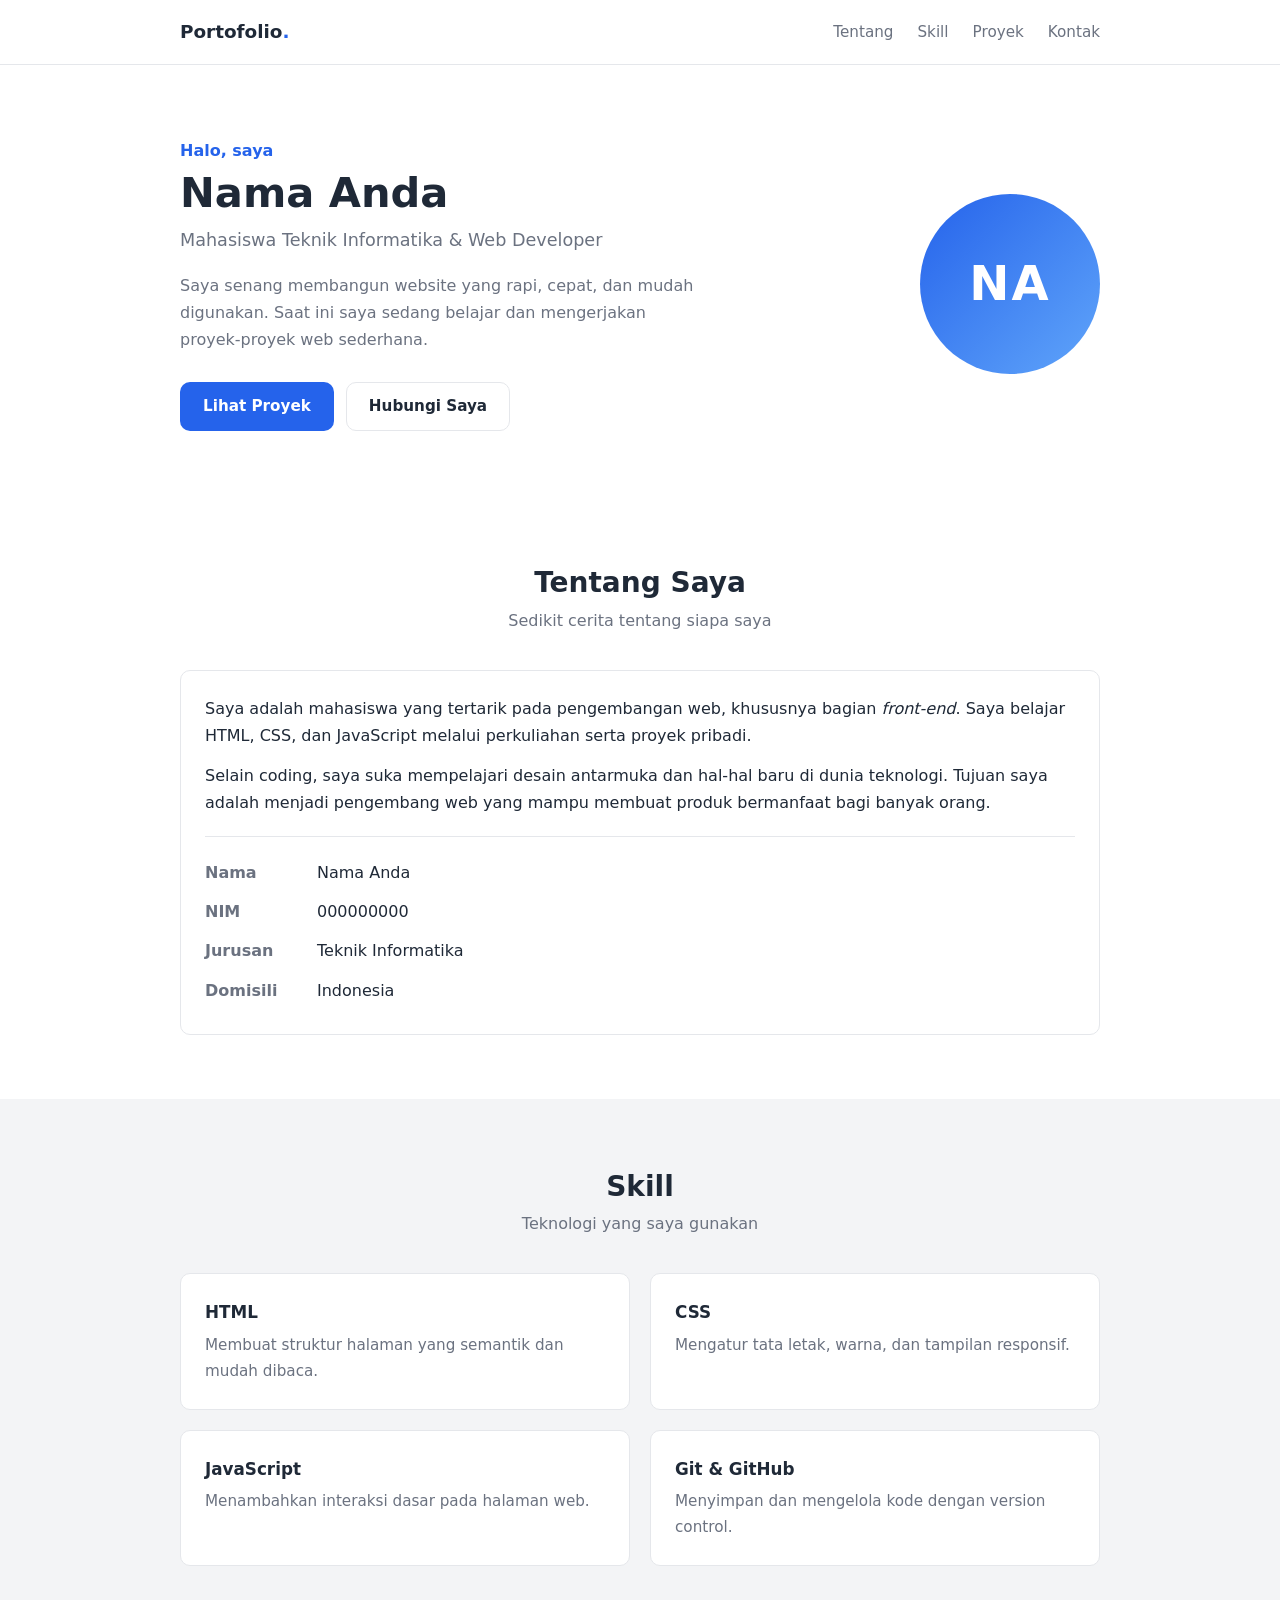
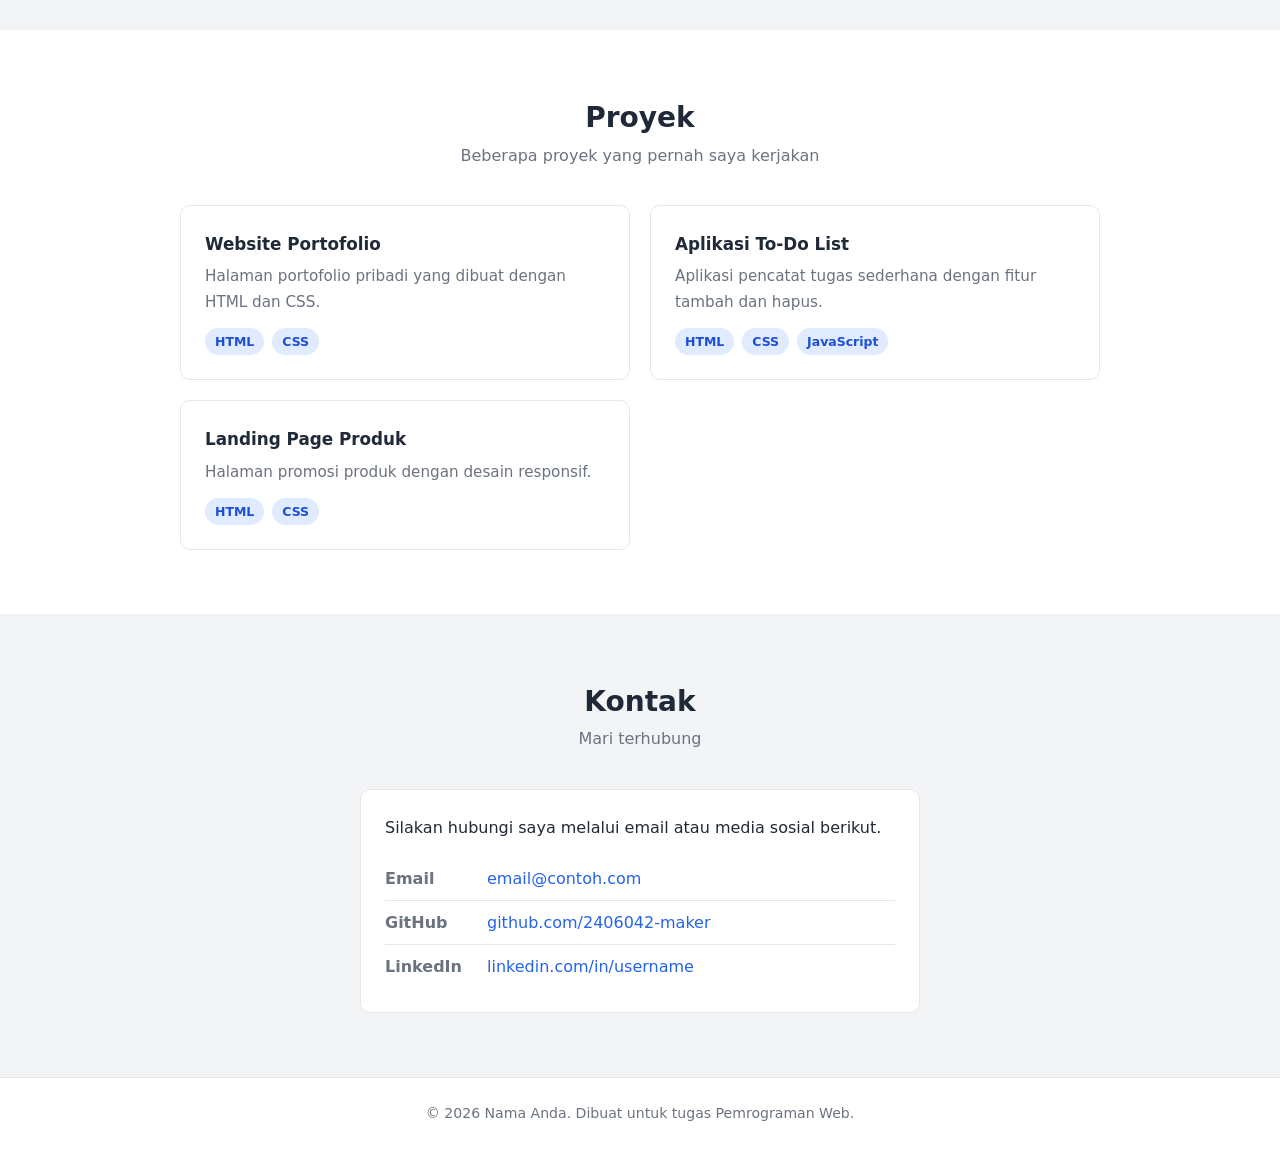
==== index.html @ 13d58fa0 "feat: tambah halaman portofolio HTML dan CSS" ====
<!DOCTYPE html>
<html lang="id">
<head>
  <meta charset="UTF-8" />
  <meta name="viewport" content="width=device-width, initial-scale=1.0" />
  <title>Portofolio | Nama Anda</title>
  <meta name="description" content="Halaman portofolio pribadi berisi profil, keterampilan, dan proyek." />
  <link rel="stylesheet" href="style.css" />
</head>
<body>

  <!-- ===== NAVBAR ===== -->
  <header class="navbar">
    <div class="container navbar__inner">
      <a href="#hero" class="logo">Portofolio<span>.</span></a>
      <nav>
        <ul class="nav-list">
          <li><a href="#tentang">Tentang</a></li>
          <li><a href="#skill">Skill</a></li>
          <li><a href="#proyek">Proyek</a></li>
          <li><a href="#kontak">Kontak</a></li>
        </ul>
      </nav>
    </div>
  </header>

  <!-- ===== HERO ===== -->
  <section id="hero" class="hero">
    <div class="container hero__inner">
      <div class="hero__text">
        <p class="hero__greeting">Halo, saya</p>
        <h1 class="hero__name">Nama Anda</h1>
        <p class="hero__role">Mahasiswa Teknik Informatika &amp; Web Developer</p>
        <p class="hero__desc">
          Saya senang membangun website yang rapi, cepat, dan mudah digunakan.
          Saat ini saya sedang belajar dan mengerjakan proyek-proyek web sederhana.
        </p>
        <div class="hero__actions">
          <a href="#proyek" class="btn btn--primary">Lihat Proyek</a>
          <a href="#kontak" class="btn btn--outline">Hubungi Saya</a>
        </div>
      </div>

      <div class="hero__photo">
        <!-- Ganti src dengan foto Anda, atau hapus blok ini jika tidak ada -->
        <div class="avatar" aria-label="Foto profil">NA</div>
      </div>
    </div>
  </section>

  <!-- ===== TENTANG ===== -->
  <section id="tentang" class="section">
    <div class="container">
      <h2 class="section__title">Tentang Saya</h2>
      <p class="section__subtitle">Sedikit cerita tentang siapa saya</p>

      <div class="card">
        <p>
          Saya adalah mahasiswa yang tertarik pada pengembangan web, khususnya
          bagian <em>front-end</em>. Saya belajar HTML, CSS, dan JavaScript melalui
          perkuliahan serta proyek pribadi.
        </p>
        <p>
          Selain coding, saya suka mempelajari desain antarmuka dan hal-hal baru
          di dunia teknologi. Tujuan saya adalah menjadi pengembang web yang
          mampu membuat produk bermanfaat bagi banyak orang.
        </p>

        <ul class="info-list">
          <li><strong>Nama</strong> <span>Nama Anda</span></li>
          <li><strong>NIM</strong> <span>000000000</span></li>
          <li><strong>Jurusan</strong> <span>Teknik Informatika</span></li>
          <li><strong>Domisili</strong> <span>Indonesia</span></li>
        </ul>
      </div>
    </div>
  </section>

  <!-- ===== SKILL ===== -->
  <section id="skill" class="section section--alt">
    <div class="container">
      <h2 class="section__title">Skill</h2>
      <p class="section__subtitle">Teknologi yang saya gunakan</p>

      <div class="grid">
        <div class="card skill-card">
          <h3>HTML</h3>
          <p>Membuat struktur halaman yang semantik dan mudah dibaca.</p>
        </div>
        <div class="card skill-card">
          <h3>CSS</h3>
          <p>Mengatur tata letak, warna, dan tampilan responsif.</p>
        </div>
        <div class="card skill-card">
          <h3>JavaScript</h3>
          <p>Menambahkan interaksi dasar pada halaman web.</p>
        </div>
        <div class="card skill-card">
          <h3>Git &amp; GitHub</h3>
          <p>Menyimpan dan mengelola kode dengan version control.</p>
        </div>
      </div>
    </div>
  </section>

  <!-- ===== PROYEK ===== -->
  <section id="proyek" class="section">
    <div class="container">
      <h2 class="section__title">Proyek</h2>
      <p class="section__subtitle">Beberapa proyek yang pernah saya kerjakan</p>

      <div class="grid">
        <article class="card project-card">
          <h3>Website Portofolio</h3>
          <p>Halaman portofolio pribadi yang dibuat dengan HTML dan CSS.</p>
          <p class="tag-list">
            <span class="tag">HTML</span>
            <span class="tag">CSS</span>
          </p>
        </article>

        <article class="card project-card">
          <h3>Aplikasi To-Do List</h3>
          <p>Aplikasi pencatat tugas sederhana dengan fitur tambah dan hapus.</p>
          <p class="tag-list">
            <span class="tag">HTML</span>
            <span class="tag">CSS</span>
            <span class="tag">JavaScript</span>
          </p>
        </article>

        <article class="card project-card">
          <h3>Landing Page Produk</h3>
          <p>Halaman promosi produk dengan desain responsif.</p>
          <p class="tag-list">
            <span class="tag">HTML</span>
            <span class="tag">CSS</span>
          </p>
        </article>
      </div>
    </div>
  </section>

  <!-- ===== KONTAK ===== -->
  <section id="kontak" class="section section--alt">
    <div class="container">
      <h2 class="section__title">Kontak</h2>
      <p class="section__subtitle">Mari terhubung</p>

      <div class="card contact-card">
        <p>Silakan hubungi saya melalui email atau media sosial berikut.</p>
        <ul class="contact-list">
          <li><strong>Email</strong> <a href="mailto:email@contoh.com">email@contoh.com</a></li>
          <li><strong>GitHub</strong> <a href="https://github.com/2406042-maker" target="_blank" rel="noopener">github.com/2406042-maker</a></li>
          <li><strong>LinkedIn</strong> <a href="#" target="_blank" rel="noopener">linkedin.com/in/username</a></li>
        </ul>
      </div>
    </div>
  </section>

  <!-- ===== FOOTER ===== -->
  <footer class="footer">
    <div class="container">
      <p>&copy; <span id="tahun">2026</span> Nama Anda. Dibuat untuk tugas Pemrograman Web.</p>
    </div>
  </footer>

  <script>
    // Menampilkan tahun berjalan secara otomatis di footer
    document.getElementById("tahun").textContent = new Date().getFullYear();
  </script>
</body>
</html>
---- style.css ----
/* ==========================================================
   1. PENGATURAN DASAR
   ========================================================== */
:root {
  --warna-utama: #2563eb;
  --warna-utama-gelap: #1d4ed8;
  --warna-teks: #1f2937;
  --warna-teks-muda: #6b7280;
  --warna-latar: #ffffff;
  --warna-latar-alt: #f3f4f6;
  --warna-garis: #e5e7eb;
  --radius: 10px;
}

* {
  margin: 0;
  padding: 0;
  box-sizing: border-box;
}

html {
  scroll-behavior: smooth;
}

body {
  font-family: system-ui, -apple-system, "Segoe UI", Roboto, Arial, sans-serif;
  color: var(--warna-teks);
  background-color: var(--warna-latar);
  line-height: 1.7;
}

img {
  max-width: 100%;
  display: block;
}

a {
  color: var(--warna-utama);
  text-decoration: none;
}

a:hover {
  text-decoration: underline;
}

/* Container untuk membatasi lebar isi halaman */
.container {
  width: 100%;
  max-width: 960px;
  margin: 0 auto;
  padding: 0 20px;
}

/* ==========================================================
   2. NAVBAR
   ========================================================== */
.navbar {
  position: sticky;
  top: 0;
  z-index: 10;
  background-color: rgba(255, 255, 255, 0.95);
  border-bottom: 1px solid var(--warna-garis);
  backdrop-filter: blur(6px);
}

.navbar__inner {
  display: flex;
  align-items: center;
  justify-content: space-between;
  height: 64px;
}

.logo {
  font-weight: 700;
  font-size: 1.15rem;
  color: var(--warna-teks);
}

.logo span {
  color: var(--warna-utama);
}

.nav-list {
  display: flex;
  gap: 24px;
  list-style: none;
}

.nav-list a {
  color: var(--warna-teks-muda);
  font-size: 0.95rem;
  font-weight: 500;
}

.nav-list a:hover {
  color: var(--warna-utama);
  text-decoration: none;
}

/* ==========================================================
   3. SECTION HERO
   ========================================================== */
.hero {
  padding: 72px 0 64px;
}

.hero__inner {
  display: flex;
  align-items: center;
  gap: 48px;
}

.hero__text {
  flex: 1;
}

.hero__greeting {
  color: var(--warna-utama);
  font-weight: 600;
  margin-bottom: 4px;
}

.hero__name {
  font-size: 2.6rem;
  line-height: 1.2;
  margin-bottom: 8px;
}

.hero__role {
  font-size: 1.1rem;
  font-weight: 500;
  color: var(--warna-teks-muda);
  margin-bottom: 16px;
}

.hero__desc {
  max-width: 520px;
  color: var(--warna-teks-muda);
  margin-bottom: 28px;
}

.hero__actions {
  display: flex;
  flex-wrap: wrap;
  gap: 12px;
}

.hero__photo {
  flex-shrink: 0;
}

/* Kotak inisial sebagai pengganti foto profil */
.avatar {
  width: 180px;
  height: 180px;
  border-radius: 50%;
  background: linear-gradient(135deg, var(--warna-utama), #60a5fa);
  color: #ffffff;
  display: flex;
  align-items: center;
  justify-content: center;
  font-size: 3rem;
  font-weight: 700;
  letter-spacing: 2px;
}

/* ==========================================================
   4. TOMBOL
   ========================================================== */
.btn {
  display: inline-block;
  padding: 11px 22px;
  border-radius: var(--radius);
  font-weight: 600;
  font-size: 0.95rem;
  border: 1px solid transparent;
  cursor: pointer;
  transition: background-color 0.2s ease, color 0.2s ease;
}

.btn:hover {
  text-decoration: none;
}

.btn--primary {
  background-color: var(--warna-utama);
  color: #ffffff;
}

.btn--primary:hover {
  background-color: var(--warna-utama-gelap);
}

.btn--outline {
  border-color: var(--warna-garis);
  color: var(--warna-teks);
  background-color: transparent;
}

.btn--outline:hover {
  background-color: var(--warna-latar-alt);
}

/* ==========================================================
   5. SECTION UMUM
   ========================================================== */
.section {
  padding: 64px 0;
}

.section--alt {
  background-color: var(--warna-latar-alt);
}

.section__title {
  font-size: 1.75rem;
  text-align: center;
}

.section__subtitle {
  text-align: center;
  color: var(--warna-teks-muda);
  margin-bottom: 36px;
}

/* Kartu dasar */
.card {
  background-color: var(--warna-latar);
  border: 1px solid var(--warna-garis);
  border-radius: var(--radius);
  padding: 24px;
}

.card p + p {
  margin-top: 12px;
}

/* Daftar info pada bagian Tentang */
.info-list {
  list-style: none;
  margin-top: 20px;
  border-top: 1px solid var(--warna-garis);
  padding-top: 16px;
}

.info-list li {
  display: flex;
  gap: 12px;
  padding: 6px 0;
}

.info-list strong {
  min-width: 100px;
  color: var(--warna-teks-muda);
  font-weight: 600;
}

/* ==========================================================
   6. GRID SKILL & PROYEK
   ========================================================== */
.grid {
  display: grid;
  grid-template-columns: repeat(2, 1fr);
  gap: 20px;
}

.skill-card h3,
.project-card h3 {
  font-size: 1.05rem;
  margin-bottom: 6px;
}

.skill-card p,
.project-card p {
  color: var(--warna-teks-muda);
  font-size: 0.95rem;
}

/* Label teknologi pada kartu proyek */
.tag-list {
  display: flex;
  flex-wrap: wrap;
  gap: 8px;
  margin-top: 14px;
}

.tag {
  background-color: #e0ebff;
  color: var(--warna-utama-gelap);
  font-size: 0.78rem;
  font-weight: 600;
  padding: 3px 10px;
  border-radius: 999px;
}

/* ==========================================================
   7. KONTAK & FOOTER
   ========================================================== */
.contact-card {
  max-width: 560px;
  margin: 0 auto;
}

.contact-list {
  list-style: none;
  margin-top: 16px;
}

.contact-list li {
  display: flex;
  gap: 12px;
  padding: 8px 0;
  border-bottom: 1px solid var(--warna-garis);
}

.contact-list li:last-child {
  border-bottom: none;
}

.contact-list strong {
  min-width: 90px;
  color: var(--warna-teks-muda);
}

.footer {
  padding: 24px 0;
  border-top: 1px solid var(--warna-garis);
  text-align: center;
  font-size: 0.88rem;
  color: var(--warna-teks-muda);
}

/* ==========================================================
   8. RESPONSIF (LAYAR KECIL)
   ========================================================== */
@media (max-width: 768px) {
  .hero {
    padding: 48px 0;
  }

  .hero__inner {
    flex-direction: column-reverse;
    text-align: center;
    gap: 28px;
  }

  .hero__desc {
    margin-left: auto;
    margin-right: auto;
  }

  .hero__actions {
    justify-content: center;
  }

  .hero__name {
    font-size: 2rem;
  }

  .grid {
    grid-template-columns: 1fr;
  }

  .nav-list {
    gap: 14px;
  }

  .nav-list a {
    font-size: 0.85rem;
  }
}

@media (max-width: 480px) {
  .avatar {
    width: 130px;
    height: 130px;
    font-size: 2rem;
  }

  .info-list li,
  .contact-list li {
    flex-direction: column;
    gap: 0;
  }
}
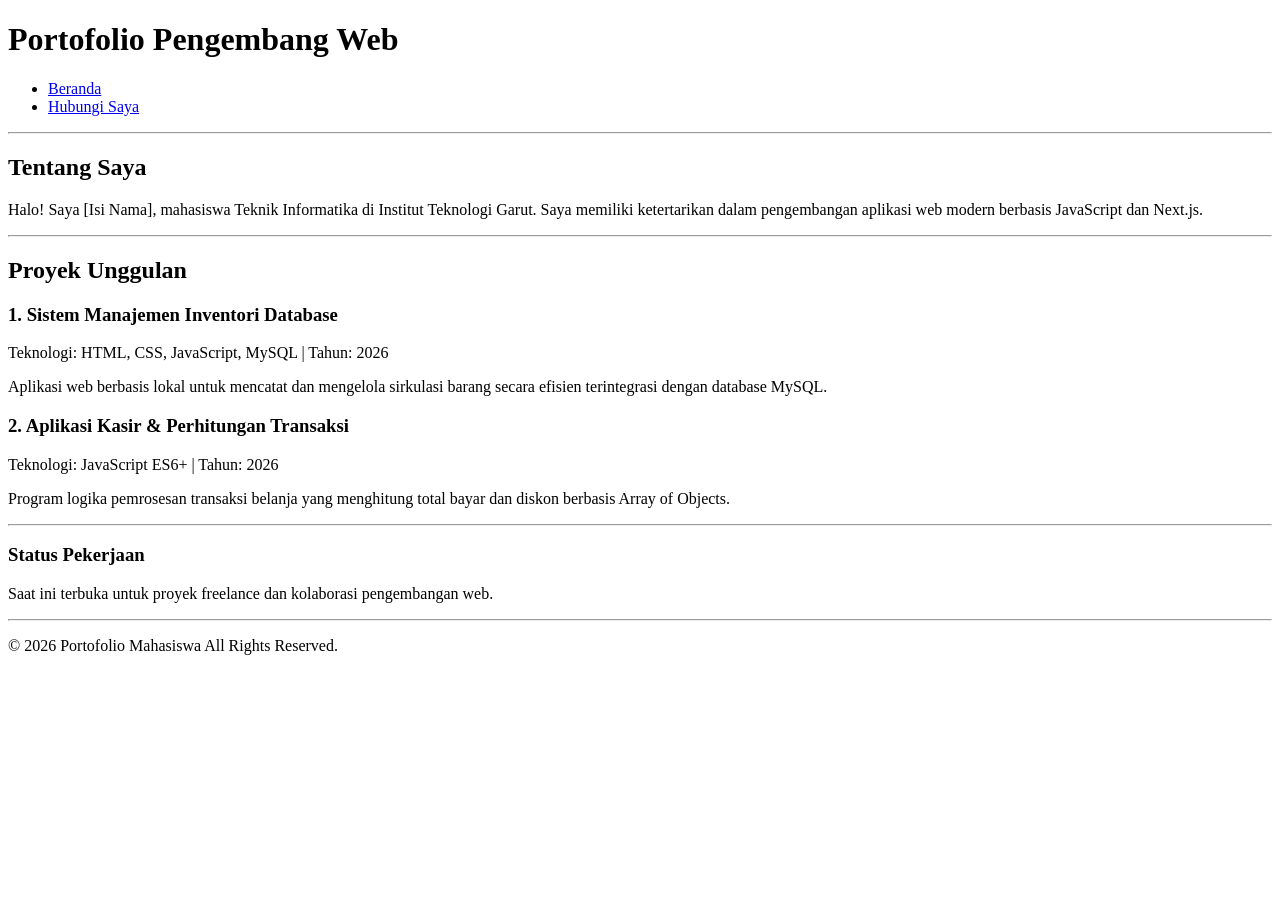
==== commit dce52812: "Menyelesaikan modul 2" ====
--- a/index.html
+++ b/index.html
@@ -1,173 +1,53 @@
 <!DOCTYPE html>
 <html lang="id">
 <head>
-  <meta charset="UTF-8" />
-  <meta name="viewport" content="width=device-width, initial-scale=1.0" />
-  <title>Portofolio | Nama Anda</title>
-  <meta name="description" content="Halaman portofolio pribadi berisi profil, keterampilan, dan proyek." />
-  <link rel="stylesheet" href="style.css" />
+    <meta charset="UTF-8">
+    <meta name="viewport" content="width=device-width, initial-scale=1.0">
+    <title>Modul 2 Web Portofolio Mahasiswa</title>
 </head>
 <body>
-
-  <!-- ===== NAVBAR ===== -->
-  <header class="navbar">
-    <div class="container navbar__inner">
-      <a href="#hero" class="logo">Portofolio<span>.</span></a>
-      <nav>
-        <ul class="nav-list">
-          <li><a href="#tentang">Tentang</a></li>
-          <li><a href="#skill">Skill</a></li>
-          <li><a href="#proyek">Proyek</a></li>
-          <li><a href="#kontak">Kontak</a></li>
-        </ul>
-      </nav>
-    </div>
-  </header>
-
-  <!-- ===== HERO ===== -->
-  <section id="hero" class="hero">
-    <div class="container hero__inner">
-      <div class="hero__text">
-        <p class="hero__greeting">Halo, saya</p>
-        <h1 class="hero__name">Nama Anda</h1>
-        <p class="hero__role">Mahasiswa Teknik Informatika &amp; Web Developer</p>
-        <p class="hero__desc">
-          Saya senang membangun website yang rapi, cepat, dan mudah digunakan.
-          Saat ini saya sedang belajar dan mengerjakan proyek-proyek web sederhana.
-        </p>
-        <div class="hero__actions">
-          <a href="#proyek" class="btn btn--primary">Lihat Proyek</a>
-          <a href="#kontak" class="btn btn--outline">Hubungi Saya</a>
-        </div>
-      </div>
-
-      <div class="hero__photo">
-        <!-- Ganti src dengan foto Anda, atau hapus blok ini jika tidak ada -->
-        <div class="avatar" aria-label="Foto profil">NA</div>
-      </div>
-    </div>
-  </section>
-
-  <!-- ===== TENTANG ===== -->
-  <section id="tentang" class="section">
-    <div class="container">
-      <h2 class="section__title">Tentang Saya</h2>
-      <p class="section__subtitle">Sedikit cerita tentang siapa saya</p>
-
-      <div class="card">
-        <p>
-          Saya adalah mahasiswa yang tertarik pada pengembangan web, khususnya
-          bagian <em>front-end</em>. Saya belajar HTML, CSS, dan JavaScript melalui
-          perkuliahan serta proyek pribadi.
-        </p>
-        <p>
-          Selain coding, saya suka mempelajari desain antarmuka dan hal-hal baru
-          di dunia teknologi. Tujuan saya adalah menjadi pengembang web yang
-          mampu membuat produk bermanfaat bagi banyak orang.
-        </p>
-
-        <ul class="info-list">
-          <li><strong>Nama</strong> <span>Nama Anda</span></li>
-          <li><strong>NIM</strong> <span>000000000</span></li>
-          <li><strong>Jurusan</strong> <span>Teknik Informatika</span></li>
-          <li><strong>Domisili</strong> <span>Indonesia</span></li>
-        </ul>
-      </div>
-    </div>
-  </section>
-
-  <!-- ===== SKILL ===== -->
-  <section id="skill" class="section section--alt">
-    <div class="container">
-      <h2 class="section__title">Skill</h2>
-      <p class="section__subtitle">Teknologi yang saya gunakan</p>
-
-      <div class="grid">
-        <div class="card skill-card">
-          <h3>HTML</h3>
-          <p>Membuat struktur halaman yang semantik dan mudah dibaca.</p>
-        </div>
-        <div class="card skill-card">
-          <h3>CSS</h3>
-          <p>Mengatur tata letak, warna, dan tampilan responsif.</p>
-        </div>
-        <div class="card skill-card">
-          <h3>JavaScript</h3>
-          <p>Menambahkan interaksi dasar pada halaman web.</p>
-        </div>
-        <div class="card skill-card">
-          <h3>Git &amp; GitHub</h3>
-          <p>Menyimpan dan mengelola kode dengan version control.</p>
-        </div>
-      </div>
-    </div>
-  </section>
-
-  <!-- ===== PROYEK ===== -->
-  <section id="proyek" class="section">
-    <div class="container">
-      <h2 class="section__title">Proyek</h2>
-      <p class="section__subtitle">Beberapa proyek yang pernah saya kerjakan</p>
-
-      <div class="grid">
-        <article class="card project-card">
-          <h3>Website Portofolio</h3>
-          <p>Halaman portofolio pribadi yang dibuat dengan HTML dan CSS.</p>
-          <p class="tag-list">
-            <span class="tag">HTML</span>
-            <span class="tag">CSS</span>
-          </p>
-        </article>
-
-        <article class="card project-card">
-          <h3>Aplikasi To-Do List</h3>
-          <p>Aplikasi pencatat tugas sederhana dengan fitur tambah dan hapus.</p>
-          <p class="tag-list">
-            <span class="tag">HTML</span>
-            <span class="tag">CSS</span>
-            <span class="tag">JavaScript</span>
-          </p>
-        </article>
-
-        <article class="card project-card">
-          <h3>Landing Page Produk</h3>
-          <p>Halaman promosi produk dengan desain responsif.</p>
-          <p class="tag-list">
-            <span class="tag">HTML</span>
-            <span class="tag">CSS</span>
-          </p>
-        </article>
-      </div>
-    </div>
-  </section>
-
-  <!-- ===== KONTAK ===== -->
-  <section id="kontak" class="section section--alt">
-    <div class="container">
-      <h2 class="section__title">Kontak</h2>
-      <p class="section__subtitle">Mari terhubung</p>
-
-      <div class="card contact-card">
-        <p>Silakan hubungi saya melalui email atau media sosial berikut.</p>
-        <ul class="contact-list">
-          <li><strong>Email</strong> <a href="mailto:email@contoh.com">email@contoh.com</a></li>
-          <li><strong>GitHub</strong> <a href="https://github.com/2406042-maker" target="_blank" rel="noopener">github.com/2406042-maker</a></li>
-          <li><strong>LinkedIn</strong> <a href="#" target="_blank" rel="noopener">linkedin.com/in/username</a></li>
-        </ul>
-      </div>
-    </div>
-  </section>
-
-  <!-- ===== FOOTER ===== -->
-  <footer class="footer">
-    <div class="container">
-      <p>&copy; <span id="tahun">2026</span> Nama Anda. Dibuat untuk tugas Pemrograman Web.</p>
-    </div>
-  </footer>
-
-  <script>
-    // Menampilkan tahun berjalan secara otomatis di footer
-    document.getElementById("tahun").textContent = new Date().getFullYear();
-  </script>
+    <header>
+        <h1>Portofolio Pengembang Web</h1>
+        <nav>
+            <ul>
+                <li><a href="index.html">Beranda</a></li>
+                <li><a href="kontak.html">Hubungi Saya</a></li>
+            </ul>
+        </nav>
+    </header>
+    <hr>
+    <main>
+        <section id="tentang">
+            <h2>Tentang Saya</h2>
+            <p>Halo! Saya [Isi Nama], mahasiswa Teknik Informatika di Institut Teknologi Garut. Saya memiliki ketertarikan dalam pengembangan aplikasi web modern berbasis JavaScript dan Next.js.</p>
+        </section>
+        <hr>
+        <section id="proyek">
+            <h2>Proyek Unggulan</h2>
+            <article>
+                <header>
+                    <h3>1. Sistem Manajemen Inventori Database</h3>
+                    <p>Teknologi: HTML, CSS, JavaScript, MySQL | Tahun: <time datetime="2026">2026</time></p>
+                </header>
+                <p>Aplikasi web berbasis lokal untuk mencatat dan mengelola sirkulasi barang secara efisien terintegrasi dengan database MySQL.</p>
+            </article>
+            <article>
+                <header>
+                    <h3>2. Aplikasi Kasir & Perhitungan Transaksi</h3>
+                    <p>Teknologi: JavaScript ES6+ | Tahun: <time datetime="2026">2026</time></p>
+                </header>
+                <p>Program logika pemrosesan transaksi belanja yang menghitung total bayar dan diskon berbasis Array of Objects.</p>
+            </article>
+        </section>
+        <hr>
+    </main>
+    <aside>
+        <h3>Status Pekerjaan</h3>
+        <p>Saat ini terbuka untuk proyek freelance dan kolaborasi pengembangan web.</p>
+    </aside>
+    <hr>
+    <footer>
+        <p>&copy; 2026 Portofolio Mahasiswa All Rights Reserved.</p>
+    </footer>
 </body>
-</html>
+</html>
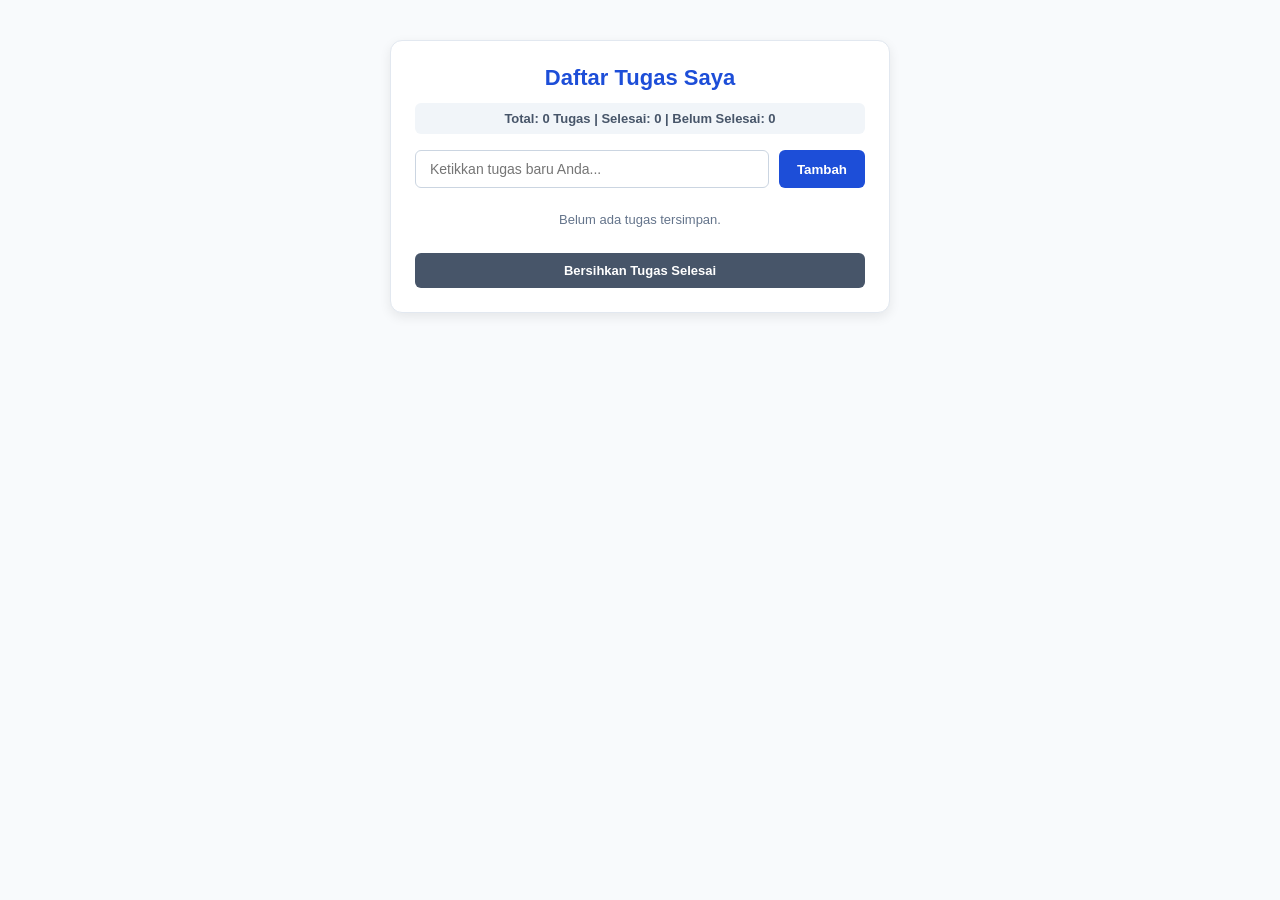
==== commit 1cfe6dfc: "Initial commit praktikum web" ====
--- a/index.html
+++ b/index.html
@@ -3,51 +3,34 @@
 <head>
     <meta charset="UTF-8">
     <meta name="viewport" content="width=device-width, initial-scale=1.0">
-    <title>Modul 2 Web Portofolio Mahasiswa</title>
+    <title>Aplikasi To-Do List Modul 5</title>
+    <link rel="stylesheet" href="style.css">
 </head>
 <body>
-    <header>
-        <h1>Portofolio Pengembang Web</h1>
-        <nav>
-            <ul>
-                <li><a href="index.html">Beranda</a></li>
-                <li><a href="kontak.html">Hubungi Saya</a></li>
-            </ul>
-        </nav>
-    </header>
-    <hr>
-    <main>
-        <section id="tentang">
-            <h2>Tentang Saya</h2>
-            <p>Halo! Saya [Isi Nama], mahasiswa Teknik Informatika di Institut Teknologi Garut. Saya memiliki ketertarikan dalam pengembangan aplikasi web modern berbasis JavaScript dan Next.js.</p>
-        </section>
-        <hr>
-        <section id="proyek">
-            <h2>Proyek Unggulan</h2>
-            <article>
-                <header>
-                    <h3>1. Sistem Manajemen Inventori Database</h3>
-                    <p>Teknologi: HTML, CSS, JavaScript, MySQL | Tahun: <time datetime="2026">2026</time></p>
-                </header>
-                <p>Aplikasi web berbasis lokal untuk mencatat dan mengelola sirkulasi barang secara efisien terintegrasi dengan database MySQL.</p>
-            </article>
-            <article>
-                <header>
-                    <h3>2. Aplikasi Kasir & Perhitungan Transaksi</h3>
-                    <p>Teknologi: JavaScript ES6+ | Tahun: <time datetime="2026">2026</time></p>
-                </header>
-                <p>Program logika pemrosesan transaksi belanja yang menghitung total bayar dan diskon berbasis Array of Objects.</p>
-            </article>
-        </section>
-        <hr>
-    </main>
-    <aside>
-        <h3>Status Pekerjaan</h3>
-        <p>Saat ini terbuka untuk proyek freelance dan kolaborasi pengembangan web.</p>
-    </aside>
-    <hr>
-    <footer>
-        <p>&copy; 2026 Portofolio Mahasiswa All Rights Reserved.</p>
-    </footer>
+    <div class="todo-app">
+        <h2>Daftar Tugas Saya</h2>
+        
+        <!-- FITUR 1: ELEMEN RINGKASAN JUMLAH TUGAS -->
+        <div id="taskCounter" class="task-counter"></div>
+
+        <!-- Form Input Tugas -->
+        <form id="todoForm" novalidate>
+            <div class="input-section">
+                <input type="text" id="taskInput" placeholder="Ketikkan tugas baru Anda...">
+                <button type="submit" class="add-btn">Tambah</button>
+            </div>
+            <div class="error-message" id="inputError">Tugas tidak boleh kosong atau kurang dari 3 karakter!</div>
+        </form>
+
+        <!-- Daftar Tugas -->
+        <ul class="todo-list" id="todoList"></ul>
+
+        <!-- Fitur 2: Tombol Bersihkan Tugas Selesai -->
+        <button type="button" id="clearCompletedBtn" class="clear-btn">
+            Bersihkan Tugas Selesai
+        </button>
+    </div>
+
+    <script src="script.js"></script>
 </body>
 </html>
--- a/style.css
+++ b/style.css
@@ -0,0 +1,167 @@
+* { 
+    box-sizing: border-box; 
+    margin: 0; 
+    padding: 0; 
+}
+
+body {
+    font-family: 'Segoe UI', Tahoma, Geneva, Verdana, sans-serif;
+    background-color: #f8fafc; 
+    color: #1e293b; 
+    padding: 40px 20px; 
+    display: flex;
+    justify-content: center;
+}
+
+.todo-app {
+    background: #ffffff; 
+    width: 100%; 
+    max-width: 500px; 
+    padding: 24px; 
+    border-radius: 12px;
+    border: 1px solid #e2e8f0; 
+    box-shadow: 0 4px 12px rgba(0, 0, 0, 0.08);
+}
+
+h2 { 
+    color: #1d4ed8; 
+    margin-bottom: 12px; 
+    text-align: center; 
+    font-size: 22px; 
+}
+
+/* FITUR 1: Styling khusus elemen Ringkasan Jumlah Tugas */
+.task-counter {
+    text-align: center;
+    font-size: 13px;
+    color: #475569;
+    font-weight: 600;
+    background-color: #f1f5f9;
+    padding: 8px 12px;
+    border-radius: 6px;
+    margin-bottom: 16px;
+    display: block;
+}
+
+.input-section { 
+    display: flex; 
+    gap: 10px; 
+    margin-bottom: 8px; 
+}
+
+input[type="text"] {
+    flex: 1; 
+    padding: 10px 14px; 
+    border: 1px solid #cbd5e1; 
+    border-radius: 6px; 
+    font-size: 14px; 
+    outline: none;
+}
+
+input[type="text"].error { 
+    border-color: #dc3545; 
+    background-color: #fff5f5; 
+}
+
+button.add-btn {
+    background-color: #1d4ed8; 
+    color: white; 
+    border: none; 
+    padding: 10px 18px;
+    border-radius: 6px; 
+    font-weight: bold; 
+    cursor: pointer;
+}
+
+button.add-btn:hover { 
+    background-color: #1e40af; 
+}
+
+.error-message { 
+    color: #dc3545; 
+    font-size: 12px; 
+    margin-bottom: 14px; 
+    display: none;
+}
+
+.todo-list { 
+    list-style: none; 
+    margin-top: 14px; 
+}
+
+.todo-item {
+    display: flex; 
+    align-items: center; 
+    justify-content: space-between;
+    padding: 10px 12px; 
+    background-color: #f1f5f9; 
+    border-radius: 6px; 
+    margin-bottom: 8px;
+    border-left: 4px solid #cbd5e1;
+}
+
+.todo-item.completed { 
+    border-left-color: #16a34a; 
+    opacity: 0.7; 
+}
+
+.todo-item.completed .todo-text { 
+    text-decoration: line-through; 
+    color: #64748b; 
+}
+
+.todo-text { 
+    font-size: 14px; 
+    flex: 1; 
+    margin-right: 10px; 
+}
+
+.todo-actions { 
+    display: flex; 
+    gap: 6px; 
+}
+
+.action-btn {
+    border: none; 
+    padding: 5px 9px; 
+    border-radius: 4px; 
+    font-size: 12px; 
+    cursor: pointer; 
+    font-weight: bold;
+}
+
+.complete-btn { 
+    background-color: #16a34a; 
+    color: white; 
+}
+
+.complete-btn:hover { 
+    background-color: #15803d; 
+}
+
+.delete-btn { 
+    background-color: #dc2626; 
+    color: white; 
+}
+
+.delete-btn:hover { 
+    background-color: #b91c1c; 
+}
+
+.clear-btn {
+    width: 100%;
+    margin-top: 16px;
+    padding: 10px;
+    background-color: #475569;
+    color: white;
+    border: none;
+    border-radius: 6px;
+    cursor: pointer;
+    font-weight: bold;
+    font-size: 13px;
+    transition: background-color 0.2s;
+}
+
+.clear-btn:hover {
+    background-color: #334155;
+}
